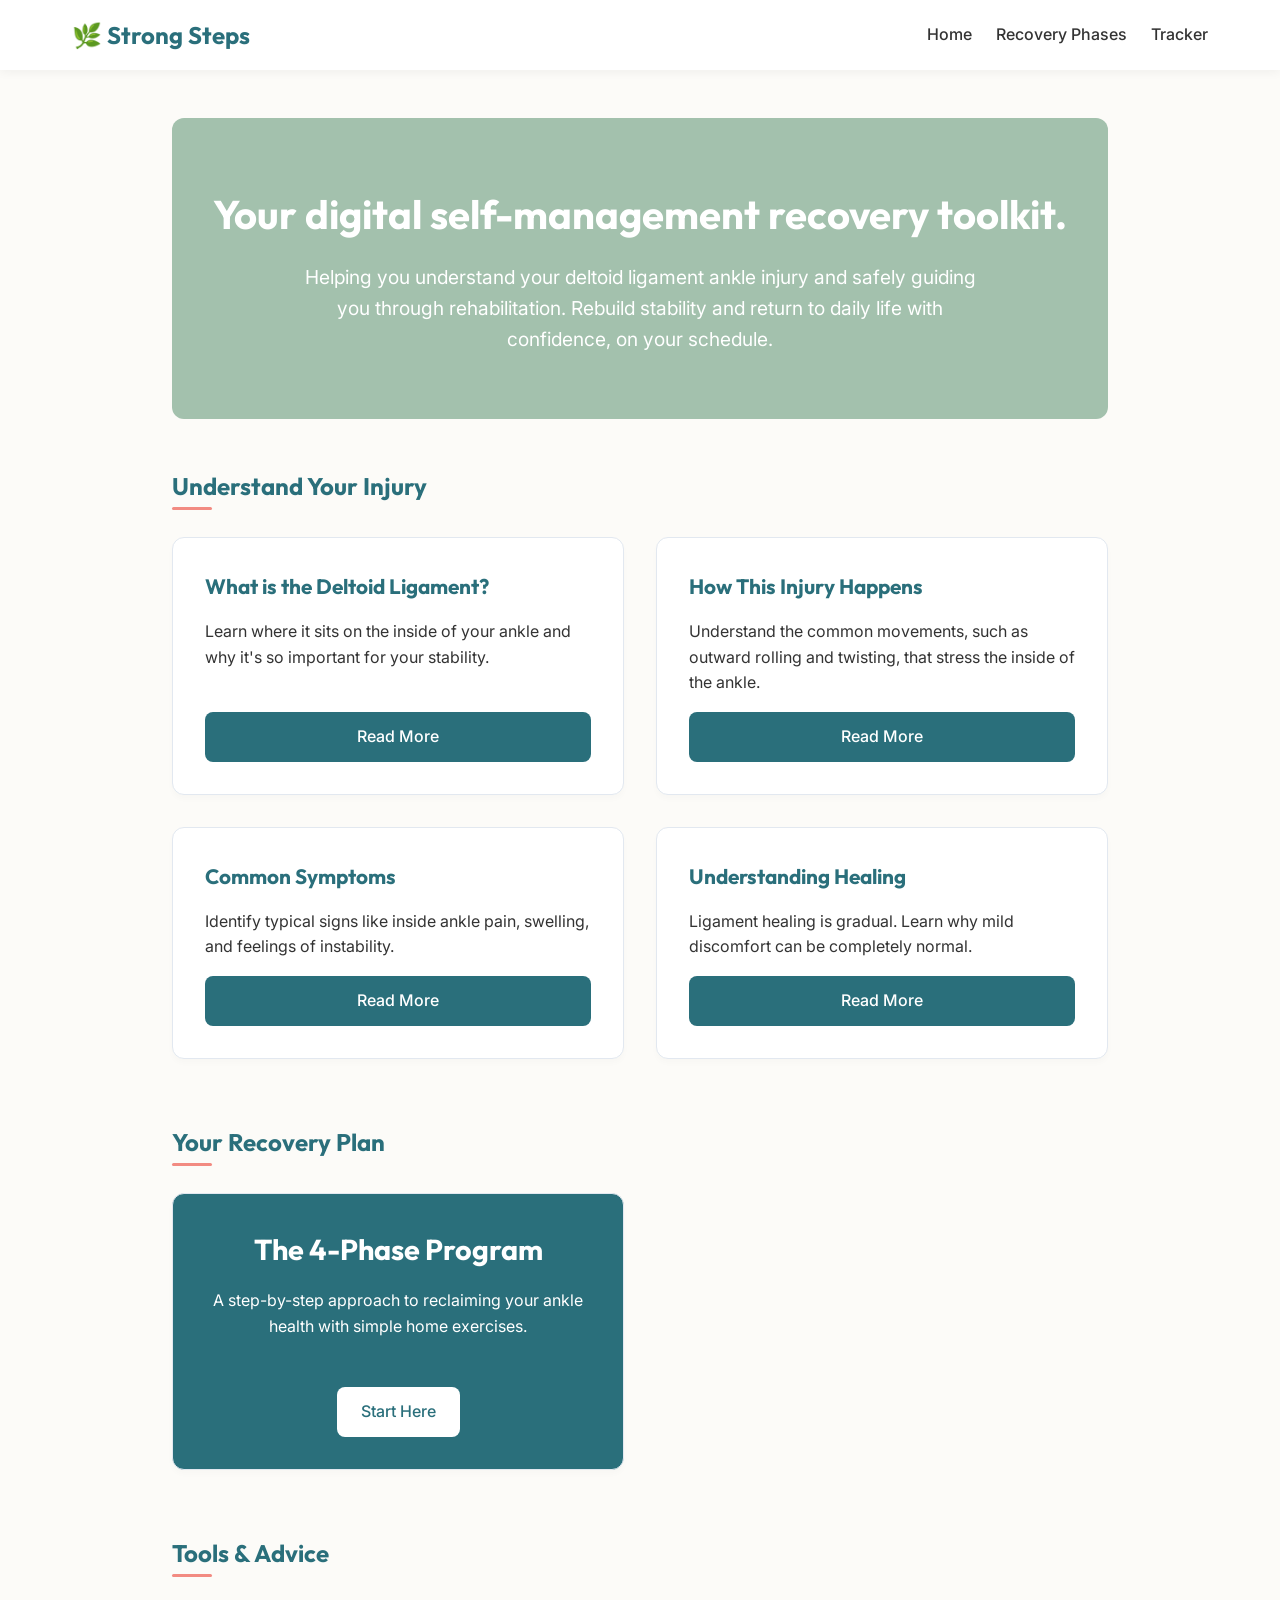
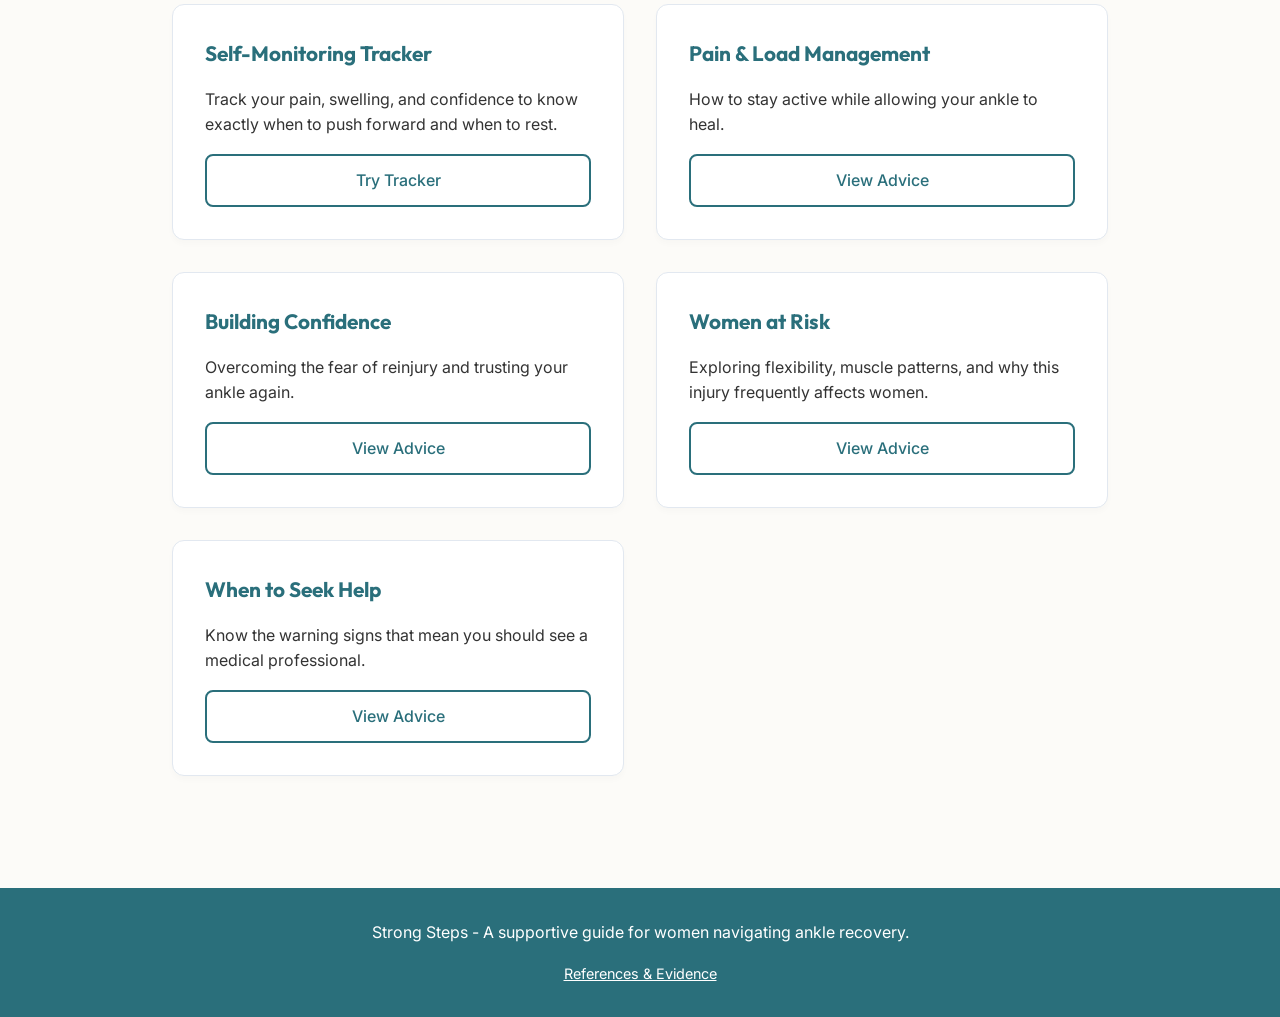
==== index.html @ 7a35f9f0 "initial commit" ====
<!DOCTYPE html>
<html lang="en">
<head>
  <meta charset="UTF-8">
  <meta name="viewport" content="width=device-width, initial-scale=1.0">
  <title>Strong Steps - Deltoid Ligament Ankle Recovery</title>
  <link href="https://fonts.googleapis.com/css2?family=Inter:wght@400;500;600&family=Outfit:wght@500;600;700&display=swap" rel="stylesheet">
  <link rel="stylesheet" href="styles.css">
</head>
<body>

  <header>
    <nav>
      <a href="index.html" class="logo">🌿 Strong Steps</a>
      <button class="hamburger">☰</button>
      <ul class="nav-links">
        <li><a href="index.html">Home</a></li>
        <li><a href="recovery-phases.html">Recovery Phases</a></li>
        <li><a href="self-monitoring.html">Tracker</a></li>
      </ul>
    </nav>
  </header>

  <main class="container">
    <section class="hero">
      <h1>Your digital self-management recovery toolkit.</h1>
      <p>Helping you understand your deltoid ligament ankle injury and safely guiding you through rehabilitation. Rebuild stability and return to daily life with confidence, on your schedule.</p>
    </section>

    <h2 class="section-title">Understand Your Injury</h2>
    <div class="grid" style="margin-bottom: 4rem;">
      <div class="card">
        <h3>What is the Deltoid Ligament?</h3>
        <p class="text-body">Learn where it sits on the inside of your ankle and why it's so important for your stability.</p>
        <a href="deltoid-ligament.html" class="btn mt-auto">Read More</a>
      </div>
      <div class="card">
        <h3>How This Injury Happens</h3>
        <p class="text-body">Understand the common movements, such as outward rolling and twisting, that stress the inside of the ankle.</p>
        <a href="how-injury-happens.html" class="btn mt-auto">Read More</a>
      </div>
      <div class="card">
        <h3>Common Symptoms</h3>
        <p class="text-body">Identify typical signs like inside ankle pain, swelling, and feelings of instability.</p>
        <a href="symptoms.html" class="btn mt-auto">Read More</a>
      </div>
      <div class="card">
        <h3>Understanding Healing</h3>
        <p class="text-body">Ligament healing is gradual. Learn why mild discomfort can be completely normal.</p>
        <a href="understanding-healing.html" class="btn mt-auto">Read More</a>
      </div>
    </div>

    <h2 class="section-title">Your Recovery Plan</h2>
    <div class="grid" style="margin-bottom: 4rem;">
      <div class="card" style="background-color: var(--primary); color: white; justify-content: center; align-items: center; text-align: center;">
        <h3 style="color: white; font-size: 1.8rem; margin-bottom: 1rem;">The 4-Phase Program</h3>
        <p style="margin-bottom: 2rem;">A step-by-step approach to reclaiming your ankle health with simple home exercises.</p>
        <a href="recovery-phases.html" class="btn" style="background-color: white; color: var(--primary);">Start Here</a>
      </div>
    </div>

    <h2 class="section-title">Tools & Advice</h2>
    <div class="grid">
      <div class="card">
        <h3>Self-Monitoring Tracker</h3>
        <p class="text-body">Track your pain, swelling, and confidence to know exactly when to push forward and when to rest.</p>
        <a href="self-monitoring.html" class="btn-outline btn mt-auto">Try Tracker</a>
      </div>
      <div class="card">
        <h3>Pain & Load Management</h3>
        <p class="text-body">How to stay active while allowing your ankle to heal.</p>
        <a href="pain-load-management.html" class="btn-outline btn mt-auto">View Advice</a>
      </div>
      <div class="card">
        <h3>Building Confidence</h3>
        <p class="text-body">Overcoming the fear of reinjury and trusting your ankle again.</p>
        <a href="confidence.html" class="btn-outline btn mt-auto">View Advice</a>
      </div>
      <div class="card">
        <h3>Women at Risk</h3>
        <p class="text-body">Exploring flexibility, muscle patterns, and why this injury frequently affects women.</p>
        <a href="women-risk.html" class="btn-outline btn mt-auto">View Advice</a>
      </div>
      <div class="card">
        <h3>When to Seek Help</h3>
        <p class="text-body">Know the warning signs that mean you should see a medical professional.</p>
        <a href="when-to-seek-help.html" class="btn-outline btn mt-auto">View Advice</a>
      </div>
    </div>

  </main>

  <footer>
    <p>Strong Steps - A supportive guide for women navigating ankle recovery.</p>
    <p style="font-size: 0.9rem; margin-top: 1rem;"><a href="references.html">References & Evidence</a></p>
  </footer>

  <script src="main.js"></script>
</body>
</html>
---- styles.css ----
:root {
  --primary: #2a6f7b; /* Calming Teal */
  --primary-light: #5da4af;
  --secondary: #a3c1ad; /* Sage green */
  --accent: #f28b82; /* Soft Coral */
  --bg-color: #fcfbf8; /* Warm cream */
  --card-bg: #ffffff;
  --text-main: #333333;
  --text-muted: #666666;
  --border-color: #e2e8f0;
}

* {
  box-sizing: border-box;
  margin: 0;
  padding: 0;
}

body {
  font-family: 'Inter', sans-serif;
  color: var(--text-main);
  background-color: var(--bg-color);
  line-height: 1.6;
}

h1, h2, h3, h4 {
  font-family: 'Outfit', sans-serif;
  color: var(--primary);
  margin-bottom: 1rem;
}

a {
  color: var(--primary);
  text-decoration: none;
  transition: color 0.3s ease;
}

a:hover {
  color: var(--primary-light);
}

/* Header & Nav */
header {
  background-color: var(--card-bg);
  box-shadow: 0 2px 10px rgba(0,0,0,0.05);
  position: sticky;
  top: 0;
  z-index: 100;
}

nav {
  max-width: 1200px;
  margin: 0 auto;
  display: flex;
  justify-content: space-between;
  align-items: center;
  padding: 1rem 2rem;
}

.logo {
  font-family: 'Outfit', sans-serif;
  font-size: 1.5rem;
  font-weight: 700;
  color: var(--primary);
  display: flex;
  align-items: center;
  gap: 0.5rem;
}

.nav-links {
  display: flex;
  gap: 1.5rem;
  list-style: none;
}

.nav-links a {
  font-weight: 500;
  color: var(--text-main);
}

.nav-links a:hover {
  color: var(--primary);
}

.hamburger {
  display: none;
  background: none;
  border: none;
  font-size: 1.5rem;
  cursor: pointer;
  color: var(--primary);
}

/* Base Layout Container */
.container {
  max-width: 1000px;
  margin: 0 auto;
  padding: 3rem 2rem;
}

/* Hero Section */
.hero {
  background-color: var(--secondary);
  color: white;
  padding: 4rem 2rem;
  text-align: center;
  border-radius: 12px;
  margin-bottom: 3rem;
}

.hero h1 {
  color: white;
  font-size: 2.5rem;
  margin-bottom: 1rem;
}

.hero p {
  font-size: 1.2rem;
  max-width: 700px;
  margin: 0 auto;
}

/* Grid layout for cards */
.grid {
  display: grid;
  grid-template-columns: repeat(auto-fill, minmax(300px, 1fr));
  gap: 2rem;
}

/* Cards */
.card {
  background-color: var(--card-bg);
  border-radius: 12px;
  padding: 2rem;
  box-shadow: 0 4px 6px rgba(0,0,0,0.02);
  transition: transform 0.3s ease, box-shadow 0.3s ease;
  border: 1px solid var(--border-color);
  display: flex;
  flex-direction: column;
}

.card:hover {
  transform: translateY(-5px);
  box-shadow: 0 10px 15px rgba(0,0,0,0.05);
}

.card h3 {
  font-size: 1.3rem;
  margin-bottom: 1rem;
}

.btn {
  display: inline-block;
  background-color: var(--primary);
  color: white;
  padding: 0.75rem 1.5rem;
  border-radius: 8px;
  font-weight: 500;
  text-align: center;
  margin-top: 1rem;
  transition: background-color 0.3s ease;
  border: none;
  cursor: pointer;
}

.btn:hover {
  background-color: var(--primary-light);
  color: white;
}
.btn-outline {
  background-color: transparent;
  color: var(--primary);
  border: 2px solid var(--primary);
}
.btn-outline:hover {
  background-color: var(--primary);
  color: white;
}

.mt-auto { margin-top: auto; }

/* Learn More Toggle */
.learn-more-container {
  margin-top: 2rem;
  background-color: var(--card-bg);
  border-radius: 8px;
  border: 1px solid var(--border-color);
  overflow: hidden;
}

.learn-more-btn {
  width: 100%;
  text-align: left;
  padding: 1rem 1.5rem;
  background-color: rgba(93, 164, 175, 0.1);
  border: none;
  font-family: 'Inter', sans-serif;
  font-weight: 600;
  color: var(--primary);
  display: flex;
  justify-content: space-between;
  align-items: center;
  cursor: pointer;
  transition: background-color 0.3s ease;
}

.learn-more-btn:hover {
  background-color: rgba(93, 164, 175, 0.2);
}

.learn-more-content {
  max-height: 0;
  overflow: hidden;
  transition: max-height 0.4s ease-out;
  padding: 0 1.5rem;
}

.learn-more-content.open {
  padding: 1.5rem;
  border-top: 1px solid var(--border-color);
}

/* Accordion */
.accordion {
  margin-bottom: 3rem;
}
.accordion-item {
  background-color: var(--card-bg);
  border: 1px solid var(--border-color);
  border-radius: 8px;
  margin-bottom: 1rem;
  overflow: hidden;
}
.accordion-header {
  width: 100%;
  text-align: left;
  padding: 1.5rem;
  background: none;
  border: none;
  font-family: 'Outfit', sans-serif;
  font-size: 1.25rem;
  font-weight: 600;
  color: var(--primary);
  display: flex;
  justify-content: space-between;
  align-items: center;
  cursor: pointer;
}
.accordion-header:hover {
  background-color: rgba(93, 164, 175, 0.05);
}
.accordion-content {
  max-height: 0;
  overflow: hidden;
  transition: max-height 0.4s ease-out;
  padding: 0 1.5rem;
}
.accordion-content.open {
  padding: 0 1.5rem 1.5rem;
}

/* Interactive Tracker */
.tracker {
  background: var(--card-bg);
  padding: 2rem;
  border-radius: 12px;
  border: 1px solid var(--border-color);
  margin-top: 2rem;
}
.tracker-group {
  margin-bottom: 1.5rem;
}
.tracker-group label {
  display: block;
  font-weight: 600;
  margin-bottom: 0.5rem;
  color: var(--text-main);
}
input[type=range] {
  width: 100%;
  accent-color: var(--primary);
}
.tracker-output {
  margin-top: 2rem;
  padding: 1.5rem;
  border-radius: 8px;
  background-color: rgba(93, 164, 175, 0.1);
  font-weight: 500;
  color: var(--primary);
}

/* Footer */
footer {
  background-color: var(--primary);
  color: white;
  text-align: center;
  padding: 2rem;
  margin-top: 4rem;
}

footer a {
  color: white;
  text-decoration: underline;
}

/* Responsive */
@media (max-width: 768px) {
  .nav-links {
    display: none;
    flex-direction: column;
    width: 100%;
    position: absolute;
    top: 100%;
    left: 0;
    background-color: var(--card-bg);
    padding: 1rem 2rem;
    box-shadow: 0 4px 6px rgba(0,0,0,0.05);
  }
  .nav-links.active {
    display: flex;
  }
  .hamburger {
    display: block;
  }
  .hero h1 {
    font-size: 2rem;
  }
}

/* Typography styles */
.section-title {
  margin-bottom: 2rem;
  position: relative;
  display: inline-block;
}
.section-title::after {
  content: '';
  position: absolute;
  bottom: -5px;
  left: 0;
  width: 40px;
  height: 3px;
  background-color: var(--accent);
  border-radius: 2px;
}
.text-body { margin-bottom: 1rem; }
.highlight-box {
  background-color: rgba(242, 139, 130, 0.1);
  border-left: 4px solid var(--accent);
  padding: 1rem 1.5rem;
  margin: 1.5rem 0;
  border-radius: 0 8px 8px 0;
}
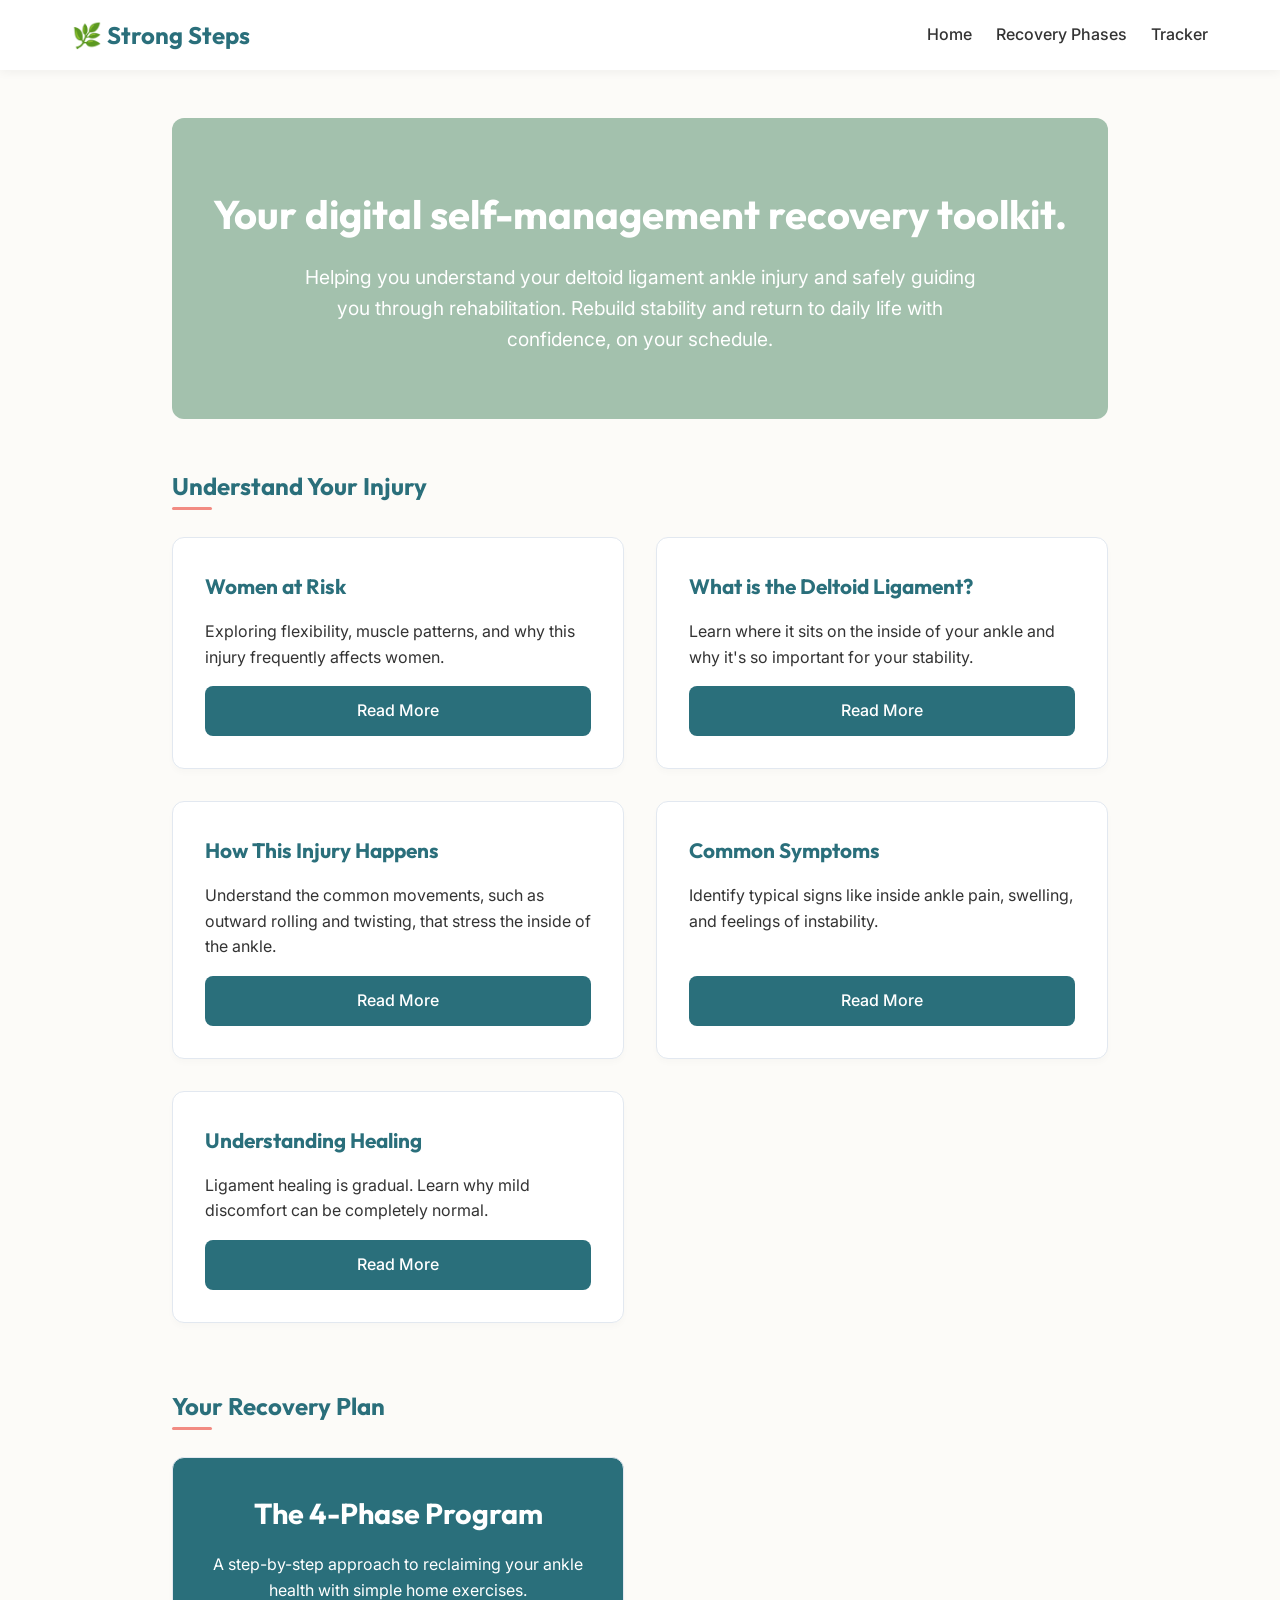
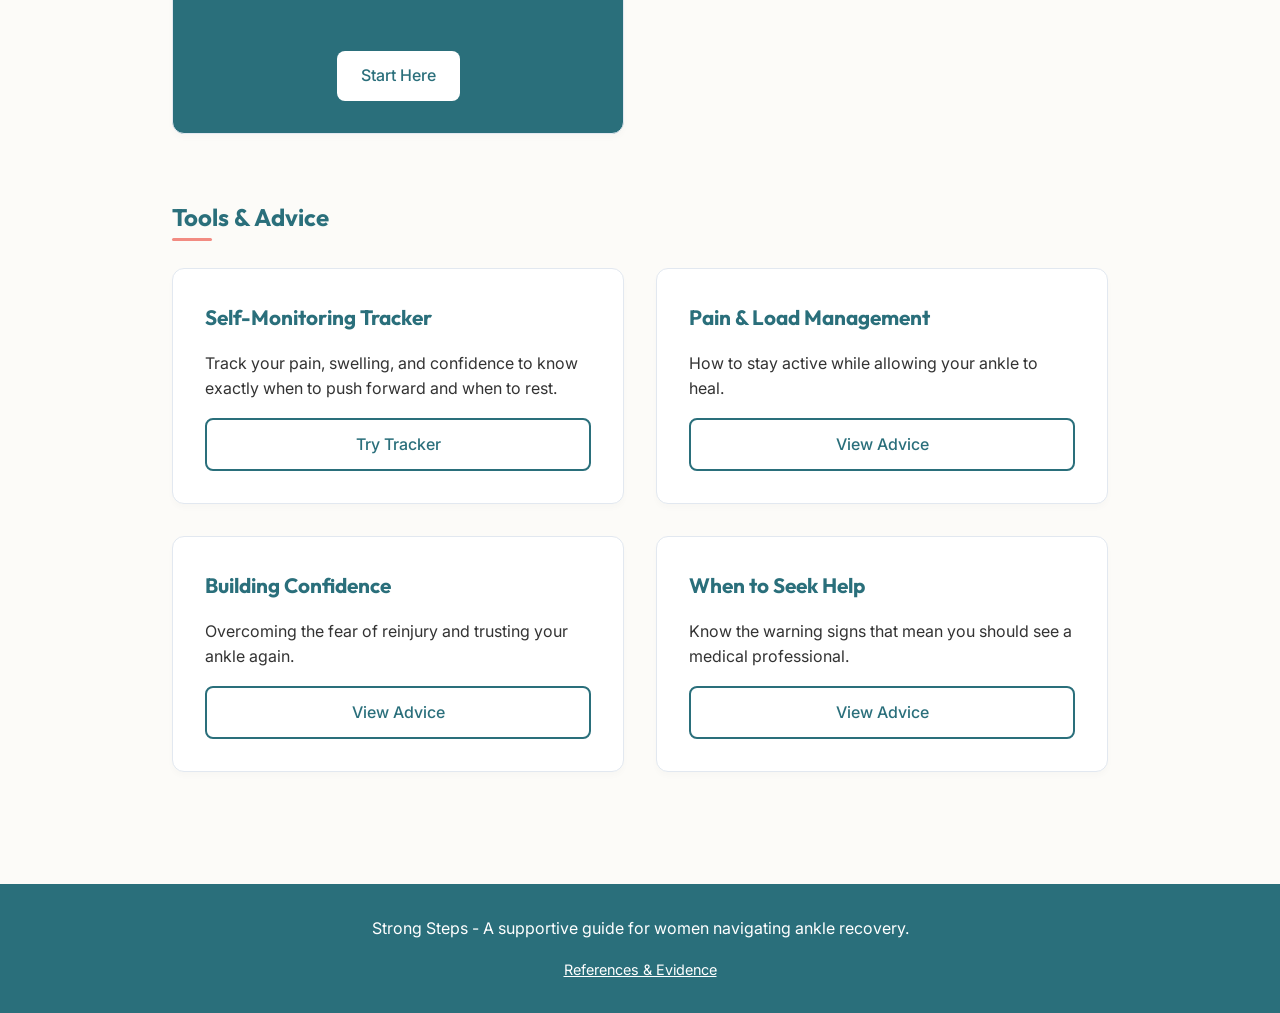
==== commit 32c00b9e: "update" ====
--- a/index.html
+++ b/index.html
@@ -29,6 +29,11 @@
 
     <h2 class="section-title">Understand Your Injury</h2>
     <div class="grid" style="margin-bottom: 4rem;">
+      <div class="card">
+        <h3>Women at Risk</h3>
+        <p class="text-body">Exploring flexibility, muscle patterns, and why this injury frequently affects women.</p>
+        <a href="women-risk.html" class="btn mt-auto">Read More</a>
+      </div>
       <div class="card">
         <h3>What is the Deltoid Ligament?</h3>
         <p class="text-body">Learn where it sits on the inside of your ankle and why it's so important for your stability.</p>
@@ -78,11 +83,6 @@
         <a href="confidence.html" class="btn-outline btn mt-auto">View Advice</a>
       </div>
       <div class="card">
-        <h3>Women at Risk</h3>
-        <p class="text-body">Exploring flexibility, muscle patterns, and why this injury frequently affects women.</p>
-        <a href="women-risk.html" class="btn-outline btn mt-auto">View Advice</a>
-      </div>
-      <div class="card">
         <h3>When to Seek Help</h3>
         <p class="text-body">Know the warning signs that mean you should see a medical professional.</p>
         <a href="when-to-seek-help.html" class="btn-outline btn mt-auto">View Advice</a>
